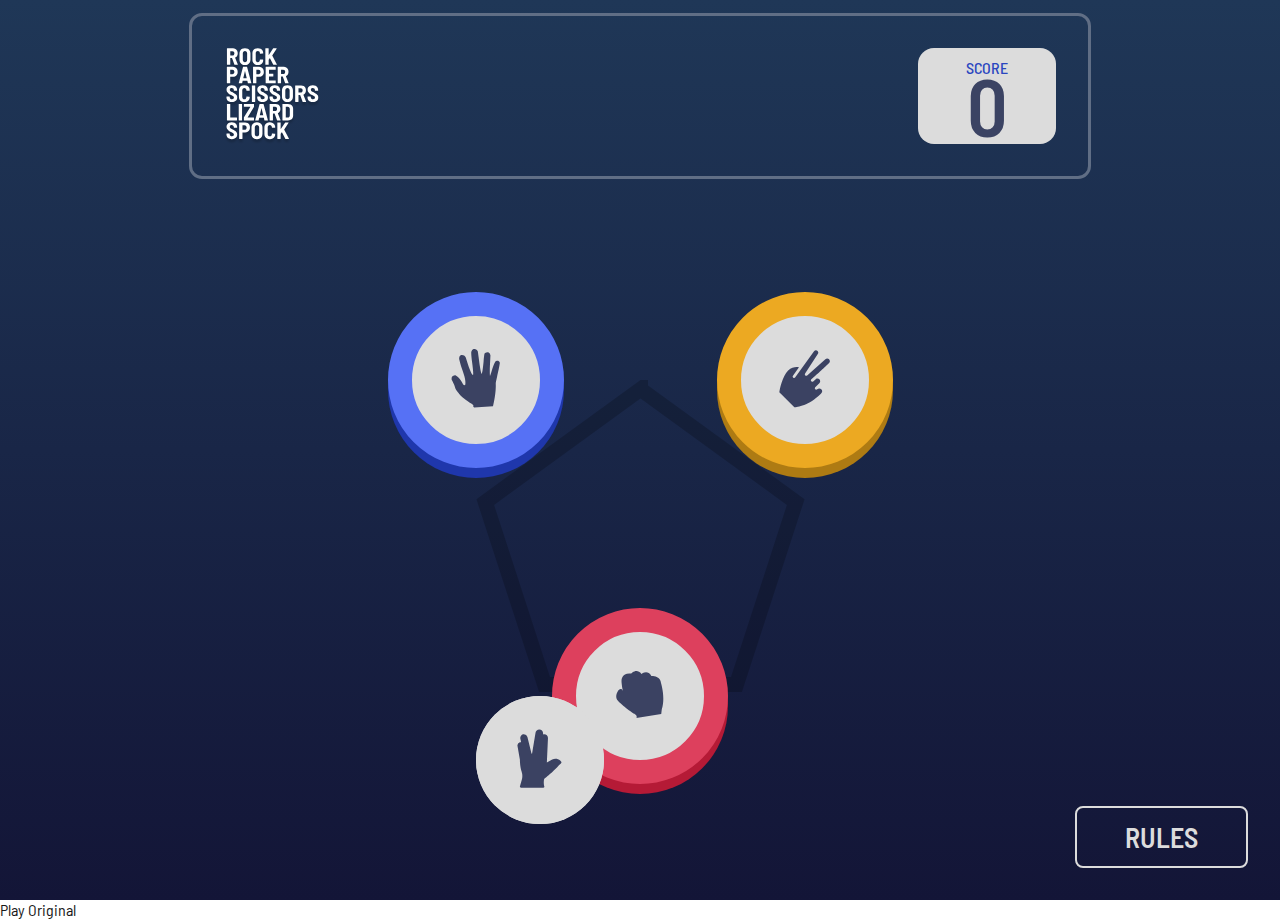
==== classic.html @ 05030d73 "bonus screen" ====
<!DOCTYPE html>
<html lang="en">
<head>
    <meta charset="UTF-8">
    <meta http-equiv="X-UA-Compatible" content="IE=edge">
    <meta name="viewport" content="width=device-width, initial-scale=1.0">
    <title>Rock Paper Scissors</title>
    <link rel="stylesheet" href="style.css">
    <script src="index.js" defer></script>
</head>
<body>
    <div class="body">
        <header>
          <img src="images/logo-bonus.svg" alt="">
          <div class="score">
            <p>SCORE</p>
            <div id="score">0</div>
          </div>
        </header>
        <div class="game">
          <div class="gameContainer">
            <div class="triangle">
              <img src="images/bg-pentagon.svg" alt="">
            </div>
      
            <button class="buttons paper" id="paper" onclick="choose(this.id)">
              <img src="images/icon-paper.svg" alt="" >
            </button>
      
            <button class="buttons scissors" id="scissors" onclick="choose(this.id)">
              <img src="images/icon-scissors.svg" alt="" >
            </button>
      
            <button class="buttons rock" id="rock" onclick="choose(this.id)">
              <img src="images/icon-rock.svg" alt="" >
            </button>


            <button class="buttons lizard" id="lizard" onclick="choose(this.id)">
              <img src="images/icon-lizard.svg" alt="" >
            </button>

            <button class="buttons spock" id="spock" onclick="choose(this.id)">
              <img src="images/icon-spock.svg" alt="" >
            </button>
      
          </div>
        </div>
      
      
      
        <div class="result">
          <div class="youPicked">
            <h2>You Picked</h2>
          </div>
          <div class="resultShow">
            <h2 id="resultStat"></h2>
            <button class="playAgainBtn" onclick="reset()">PLAY AGAIN</button>
          </div>
          <div class="theHousePicked">
            <h2>The House Picked</h2>
            <div class="button"></div>
      
          </div>
        </div>
      </div>

      <a href="index.html">
        <button id="rulesBtn-1">Play Original</button>
      </a>
      
      <button id="rulesBtn" onclick="openRules()">RULES</button>
      
      <div id="rulesContainer">
        <div class="blank"></div>
        <div id="rules">
          <nav>
            <h2>RULES</h2>
            <button onclick="closeRules()"><img src="images/icon-close.svg"></button>
          </nav>
          <img src="images/image-rules-bonus.svg" alt="">
        </div>
      </div>
</body>
</html>
---- style.css ----
@import url('https://fonts.googleapis.com/css2?family=Barlow+Semi+Condensed:wght@400;500;600&display=swap');
*{
    padding: 0;
    margin: 0;
    font-family: 'Barlow Semi Condensed', sans-serif;
}



a,button{
    all: unset;
    cursor: pointer;
    color: var(--dark-color);
}
h2,h3,p{
    color: var(--white-color);
}

:root{
    --main-color: linear-gradient(to bottom, #1F3757, #131537);
    --light-color: #dcdcdc;
    --Dark-Text: #3b4363;
    --Score-Text: #2a46c0;
    --Header-Outline: #606e85;
    --dark-color:#181818;
    --bg-color: #030b32;
    --white-color: #FFFFFF;
    --Scissors-color:  #eca922;
    --Scissors-color-shadow:  #ae7b13;
    --Paper-color:  #5671f5;
    --Paper-color-shadow:  #1f37ac;
    --Rock-color:  #dd405d;
    --Rock-color-shadow:  #b51a36;
}


.body{
    background: var(--main-color);
    width: 100%;
    height: 100vh;
    display: flex;
    flex-direction: column;
    align-items: center;
}
header{
    width: 50%;
    height: 10rem;
    outline: 3px solid var(--Header-Outline);
    border-radius: 10px;
    display: flex;
    justify-content: space-between;
    padding: 2rem;
    box-sizing: border-box;
    margin-top: 1rem;
}
.score{
    background: var(--light-color);
    height: 100%;
    padding: 0px 3rem;
    border-radius: 1rem;
    display: flex;
    flex-direction: column;
    align-items: center;
    justify-content: space-around;
    padding-bottom: 1rem;
    box-sizing: border-box;
    padding-top: 10px;
}
.score p{
    color: var(--Score-Text);
    font-size: 1rem;
    font-weight: 500;
}
#score{
    color: var(--Dark-Text);
    font-size: 5rem;
    font-weight: 600;
    line-height: 3.5rem;
}
.game{
    flex-basis: 100%;
    display: flex;
    align-items: center;
}
.gameContainer{
    position: relative;

}
.buttons{
    position: absolute;
    width: 8rem;
    height: 8rem;
    text-align: center;
    background: var(--light-color);
    border-radius: 50%;
    transition: 0.3s;
}


.buttons:hover{
    background: white;
}

.paper{
    border: 1.5rem solid var(--Paper-color);
    transform: translate(-50% , -50%);
    top: 0;
    left: 0;
    box-shadow: 0px 10px var(--Paper-color-shadow);
}
.scissors{
    border: 1.5rem solid var(--Scissors-color);
    transform: translate(50% , -50%);
    top: 0;
    right: 0;
    box-shadow: 0px 10px var(--Scissors-color-shadow);
}
.rock{
    border: 1.5rem solid var(--Rock-color);
    transform: translate(-50% , 50%);
    bottom: 0;
    left: 50%;
    box-shadow: 0px 10px var(--Rock-color-shadow);
}


.result{
    display: none;
    width: 70%;
    justify-content: space-evenly;
    align-items: center;
    flex-basis: 100%;
    margin-bottom: 1rem;
}
.result div:not(.youPicked, .theHousePicked , .resultShow){
    display: flex;
    flex-direction: column;
    gap: 2rem;
}
.result h2{
    font-size: 2rem;
}
.result .buttons, .result .button{
    position: absolute;
    width: 9rem;
    height: 9rem;
    border-radius: 50%;
    transform: translate(-50% , -50%);
    justify-content: center;
    align-items: center;
    left: 50%;
    top: 50%;
    z-index: 1;
}
.result .button{
    background: var(--bg-color);
    border: 1.5rem solid var(--bg-color);

}
.youPicked, .theHousePicked{
    position: relative;
    height: 75%;
    width: 150px;
    font-size: 0.2rem;
}
.youPicked h2, .theHousePicked h2{
    position: absolute;
    top: 0;
    left: 50%;
    transform: translate(-50% , -50%);
    white-space: nowrap;
    z-index: 10;
}
.winner::before{
    content: '';
    position: absolute;
    width: 25rem;
    height: 25rem;
    border-radius: 100vmax;
    background: #ffffff55;
    left: 50%;
    top: 50%;
    transform: translate(-50%, -50%);
}
.winner::after{
    content: '';
    position: absolute;
    width: 35rem;
    height: 35rem;
    border-radius: 100vmax;
    background: #ffffff55;
    left: 50%;
    top: 50%;
    transform: translate(-50%, -50%);
}
.before div{
    position: absolute;
    transform: translate(-50%,-50%);
    left: 50%;
    top: 50%;
    background: #ffffff11;
    /* width: 100rem;
    height: 100rem; */
    border-radius: 100vmax;
}
.before div:nth-child(1){
    width: 14rem;
    height: 14rem;
    
}
.before div:nth-child(2){
    width: 18rem;
    height: 18rem;
}
.before div:nth-child(3){
    width: 22rem;
    height: 22rem;
    border-radius: 100vmax;
}




.resultShow{
    z-index: 100;
    display: flex;
    flex-direction: column;
    align-items: center;
    /* display: none; */
    visibility: hidden;
}
.resultShow h2{
    font-weight: 600;
    font-size: 2.5rem;
}

.resultShow button{
    background: var(--light-color);
    border: var(--light-color) 3px solid;
    border-radius: 0.5rem;
    padding: 1rem 2.5rem;
    font-size: 1rem;
}

.resultShow button:hover{
    color: var(--Rock-color);
}


#rulesBtn{
    position: absolute;
    bottom: 2rem;
    right: 2rem;
    padding: 0.75rem 3rem;
    color: var(--light-color);
    font-size: 1.75rem;
    border: var(--light-color) 2px solid;
    border-radius: 0.5rem;
    font-weight: 600;
    transition: 0.3s;
}

#rulesBtn:hover{
    background: var(--light-color);
    color: var(--main-color);
}
#rules{
    width: 20rem;
    display: flex;
    flex-direction: column;
    align-items: center;
    padding: 2.5rem;
    background: var(--white-color);
    border-radius: 1rem;
    border: var(--Header-Outline) 2px solid;
    position: absolute;
    transform: translate(-50%,-50%) ;
    top: 50%;
    left: 50%;
    z-index: 100;
    position: absolute;
}
#rulesContainer{
    display: none;
}
.blank{
    position: absolute;
    width: 100vw;
    height: 100vh;
    background: #18181818;
    backdrop-filter: blur(5px);
    content: '';
    z-index: 10;
    top: 0;

}
#rules nav{
    display: flex;
    align-items: center;
    justify-content: space-between;
    padding: 0 1rem 2rem;
    width: 100%;
    box-sizing: border-box;
    color: var(--dark-color);
}



@media screen and (max-width: 1440px) {
    header, .result{
        width: 70%;
    }
}
@media screen and (max-width : 1100px) {
    .result .buttons, .result .button{
        width: 12rem;
        height: 12rem;
    }
    .before div:nth-child(1){
        width: 22rem;
        height: 22rem;
        
    }
    .before div:nth-child(2){
        width: 30rem;
        height: 30rem;
    }
    .before div:nth-child(3){
        width: 40rem;
        height: 40rem;
    }
    #resultStat{
        white-space: nowrap;
        font-size: 2.5rem;
    }
    .resultShow button{
        padding: 0.75rem 1.75rem;
        border-radius: 0.75rem;
    }
}
@media screen and (max-width: 950px) {
    header, .result{
        width: 90%;
    }

    .buttons{
        width: 8rem;
        height: 8rem;
        border-width: 1.25rem;
    }
    .gameContainer{
        width: 35vw;
        height: 35vw;
    }
    .triangle img{
        width: 100%;
    }
    .result .buttons, .result .button{
        width: 10rem;
        height: 10rem;
    }
    .before div:nth-child(1){
        width: 18rem;
        height: 18rem;
        
    }
    .before div:nth-child(2){
        width: 25rem;
        height: 25rem;
    }
    .before div:nth-child(3){
        width: 35rem;
        height: 35rem;
    }
    

}
@media screen and (max-width: 768px) {
    .buttons{
        width: 7rem;
        height: 7rem;
    }
    .game{
        flex-basis: unset;
        margin-top: 15vh;
    }
    .youPicked, .theHousePicked {
        position: relative;
        height: 50%;
        width: 200px;
    }
    .result{
        align-items: flex-start;
        margin-top: 5rem;
    }
    .resultShow{
        position: absolute;
        bottom: 25%;
    }
    #resultStat{
        white-space: nowrap;
        font-size: 3.5rem;
    }
    .resultShow button{
        padding: 1rem 3rem;
        border-radius: 0.75rem;
    }
}

@media screen and (max-width:650px) {
    .result h2 {
        font-size: 2rem;
    }
}
@media screen and (max-width: 600px) {
    .game{
        width: 50vw;
        height: 50vw;
    }
    .gameContainer{
        width: 100%;
        height: 100%;
    }
    .result .buttons, .result .button{
        width: 8rem;
        height: 8rem;
    }
    .before div:nth-child(1){
        width: 15rem;
        height: 15rem;
        
    }
    .before div:nth-child(2){
        width: 20rem;
        height: 20rem;
    }
    .before div:nth-child(3){
        width: 27rem;
        height: 27rem;
    }
    #rulesBtn{
        transform: translateX(-50%);
        left: 50%;
        right: unset;
    }
}
@media screen and (max-width: 500px) {
    .buttons{
        width: 6rem;
        height: 6rem;
        border-width: 1rem;
    }
}
@media screen and (max-width:425px) {
    .result .buttons, .result .button{
        width: 7rem;
        height: 7rem;
        border-width: 1rem;
    }
    .before div:nth-child(1){
        width: 10rem;
        height: 10rem;
        
    }
    .before div:nth-child(2){
        width: 13rem;
        height: 13rem;
    }
    .before div:nth-child(3){
        width: 17rem;
        height: 17rem;
        
    }
    .result{
        width: 100%;
    }
    .result h2 {
        font-size: 1.7rem;
    }
    .buttons img{
        width: 3rem;
    }
    .score{
        padding: 0 2rem 1rem;
        
    }
    header{
        height: 8rem;
    }
    #score{
        line-height: 2rem;
        font-size: 3rem;
    }
    .score p{
        font-size: 0.7rem;
    }

    #rules{
        width: 100%;
        height: 100%;
        display: flex;
        flex-direction: column;
        align-items: center;
        padding: 2.5rem;
        background: var(--white-color);
        border-radius: 1rem;
        border: var(--Header-Outline) 2px solid;
        position: absolute;
        transform: translate(-50%,-50%) ;
        top: 50%;
        left: 50%;
        z-index: 100;
        position: absolute;
    }

    #rules nav{
        display: flex;
    }

    nav h2{
        color: var(--Dark-Text);
        position: relative;
        left: 40%;
        top: 100px;
    }

    #rules img{
        position: relative;
        top: 170px;
    }

    #rules nav button{
        position: relative;
        top: 30rem;
        align-items: center;
        right: 50%;
    }

    .resultShow{
        position: absolute;
        bottom: 20%;
    }

    #resultStat{
        font-weight: 600;
        font-size: 1.7rem;
    }


    .resultShow button{
        background: var(--light-color);
        border: var(--light-color) 3px solid;
        border-radius: 0.5rem;
        padding: 0.5rem 2rem;
        font-size: 1rem;
    }


    #rulesBtn{
        position: absolute;
        bottom: 2rem;
        right: 2rem;
        padding: 0.5rem 2rem;
        color: var(--light-color);
        font-size: 1.75rem;
        border: var(--light-color) 2px solid;
        border-radius: 0.5rem;
        font-weight: 600;
        transition: 0.3s;
    }

    .theHousePicked h2{
        position: relative;
        left: 45%;
    }
}
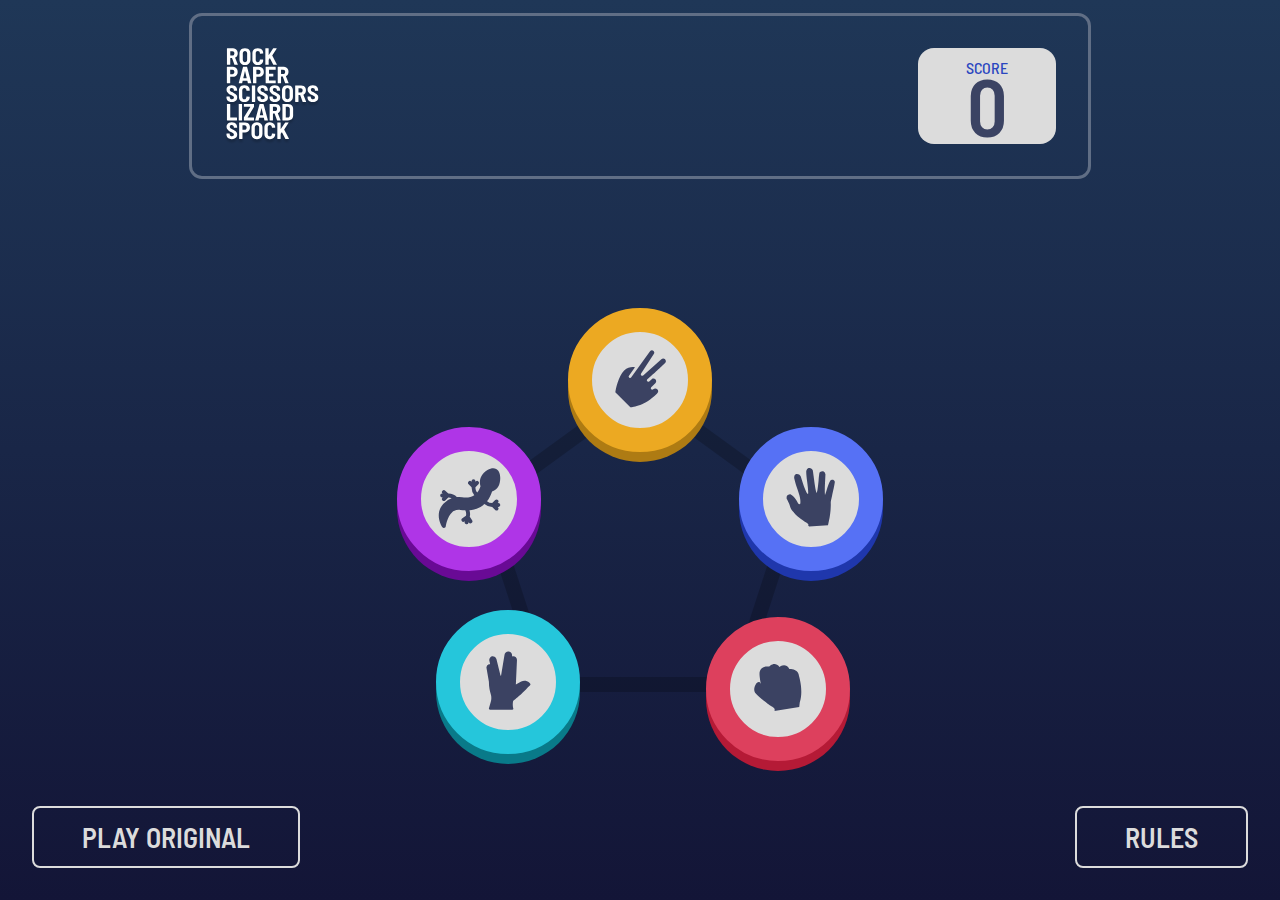
==== commit 0cbc74ab: "Refactor" ====
--- a/classic.html
+++ b/classic.html
@@ -6,7 +6,7 @@
     <meta name="viewport" content="width=device-width, initial-scale=1.0">
     <title>Rock Paper Scissors</title>
     <link rel="stylesheet" href="style.css">
-    <script src="index.js" defer></script>
+    <script src="script.js" defer></script>
 </head>
 <body>
     <div class="body">
--- a/style.css
+++ b/style.css
@@ -31,6 +31,10 @@
     --Paper-color-shadow:  #1f37ac;
     --Rock-color:  #dd405d;
     --Rock-color-shadow:  #b51a36;
+    --lizard-color: #af35e7;
+    --lizard-color-shadow: #690a95;
+    --spock-color: #25c6db;
+    --spock-color-shadow: #097a89;
 }
 
 
@@ -88,8 +92,8 @@
 }
 .buttons{
     position: absolute;
-    width: 8rem;
-    height: 8rem;
+    width: 6rem;
+    height: 6rem;
     text-align: center;
     background: var(--light-color);
     border-radius: 50%;
@@ -103,25 +107,45 @@
 
 .paper{
     border: 1.5rem solid var(--Paper-color);
-    transform: translate(-50% , -50%);
-    top: 0;
-    left: 0;
+    /* transform: translate(-50% , -50%); */
+    top: 15%;
+    left: 80%;
     box-shadow: 0px 10px var(--Paper-color-shadow);
 }
+
 .scissors{
     border: 1.5rem solid var(--Scissors-color);
     transform: translate(50% , -50%);
     top: 0;
-    right: 0;
+    right: 50%;
     box-shadow: 0px 10px var(--Scissors-color-shadow);
 }
 .rock{
     border: 1.5rem solid var(--Rock-color);
+    /* transform: translate(-50% , 50%); */
+    top: 75%;
+    left: 70%;
+    box-shadow: 0px 10px var(--Rock-color-shadow);
+}
+
+
+.lizard{
+    border: 1.5rem solid var(--lizard-color);
+    /* transform: translate(50% , -50%); */
+    top: 15%;
+    right: 80%;
+    box-shadow: 0px 10px var(--lizard-color-shadow);
+}
+
+.spock{
+    border: 1.5rem solid var(--spock-color);
     transform: translate(-50% , 50%);
-    bottom: 0;
-    left: 50%;
-    box-shadow: 0px 10px var(--Rock-color-shadow);
-}
+    top: 50%;
+    left: 10%;
+    box-shadow: 0px 10px var(--spock-color-shadow);
+}
+
+
 
 
 .result{
@@ -260,10 +284,30 @@
     transition: 0.3s;
 }
 
+#rulesBtn-1{
+    position: absolute;
+    bottom: 2rem;
+    left: 2rem;
+    padding: 0.75rem 3rem;
+    color: var(--light-color);
+    font-size: 1.75rem;
+    border: var(--light-color) 2px solid;
+    border-radius: 0.5rem;
+    font-weight: 600;
+    transition: 0.3s;
+    text-transform: uppercase;
+}
+
 #rulesBtn:hover{
     background: var(--light-color);
     color: var(--main-color);
 }
+
+#rulesBtn-1:hover{
+    background: var(--light-color);
+    color: var(--main-color);
+}
+
 #rules{
     width: 20rem;
     display: flex;
@@ -446,8 +490,8 @@
 }
 @media screen and (max-width: 500px) {
     .buttons{
-        width: 6rem;
-        height: 6rem;
+        width: 4rem;
+        height: 4rem;
         border-width: 1rem;
     }
 }
@@ -558,7 +602,7 @@
 
     #rulesBtn{
         position: absolute;
-        bottom: 2rem;
+        bottom: 0.5rem;
         right: 2rem;
         padding: 0.5rem 2rem;
         color: var(--light-color);
@@ -569,6 +613,23 @@
         transition: 0.3s;
     }
 
+
+    #rulesBtn-1{
+        position: absolute;
+        bottom: 6rem;
+        left: 3.5rem;
+        padding: 0.5rem 3rem;
+        color: var(--light-color);
+        font-size: 1.75rem;
+        border: var(--light-color) 2px solid;
+        border-radius: 0.5rem;
+        font-weight: 600;
+        transition: 0.3s;
+        text-transform: uppercase;
+        margin-top: 400px;
+    }
+
+
     .theHousePicked h2{
         position: relative;
         left: 45%;
